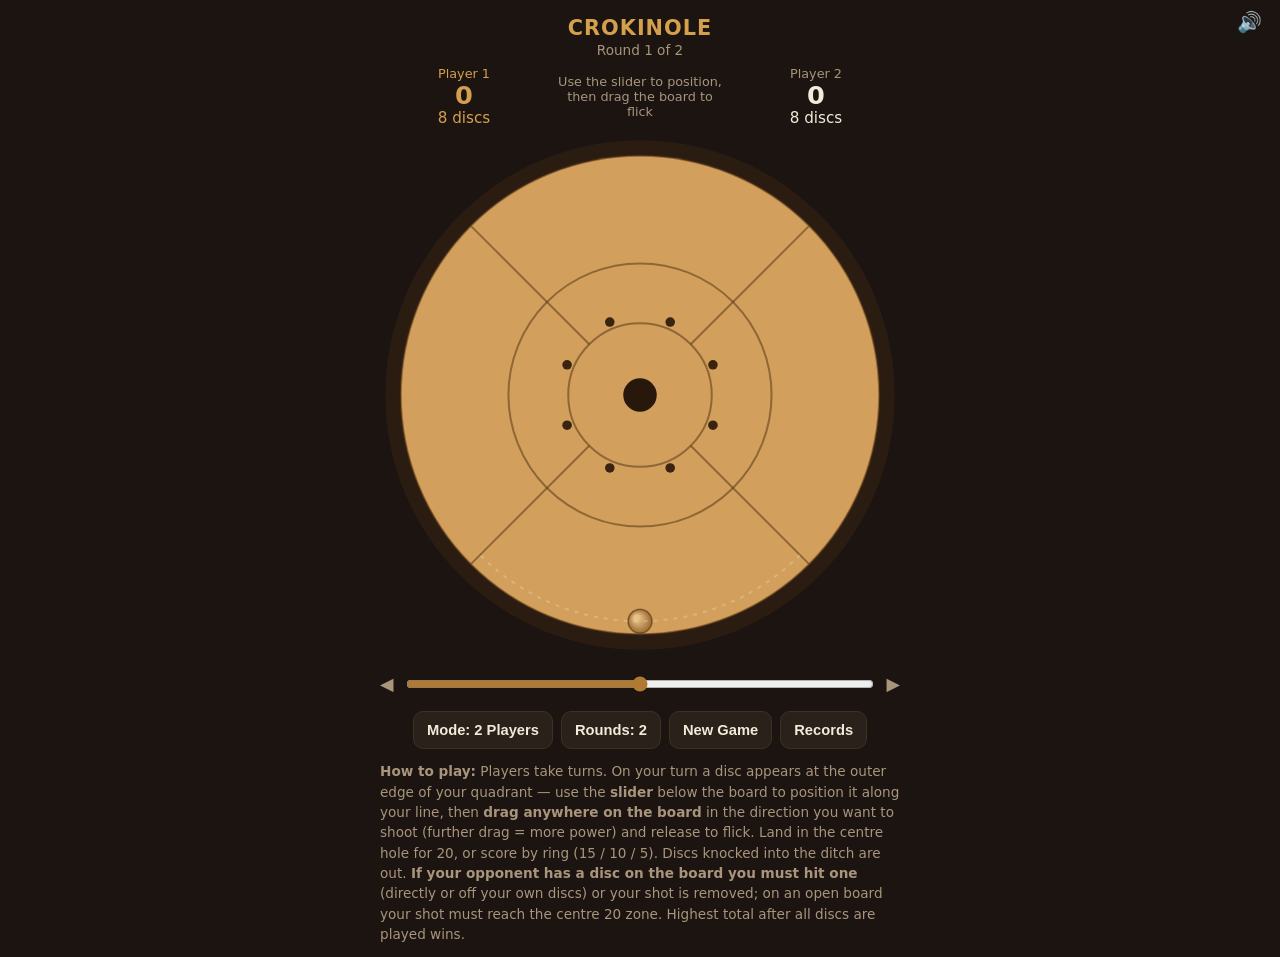
==== game/index.html @ 541110f4 "Add a Play tab that embeds the Crokinole game Copies the playable game into game/ and adds a Play ta" ====
<!DOCTYPE html>
<html lang="en">
<head>
<meta charset="UTF-8">
<meta name="viewport" content="width=device-width, initial-scale=1, viewport-fit=cover">
<meta name="theme-color" content="#1b1410">
<title>Crokinole</title>
<link rel="manifest" href="manifest.webmanifest">
<link rel="icon" href="icon-192.png">
<link rel="apple-touch-icon" href="icon-192.png">
<style>
  * { box-sizing: border-box; -webkit-tap-highlight-color: transparent; }
  body {
    margin: 0;
    background: #1b1410;
    color: #f3ead9;
    font-family: system-ui, -apple-system, "Segoe UI", Roboto, sans-serif;
    display: flex;
    flex-direction: column;
    align-items: center;
    min-height: 100vh;
    padding: 12px;
  }
  h1 { font-size: 1.3rem; margin: 4px 0 2px; color: #d4a04c; letter-spacing: 1px; }
  #roundLabel { color: #a8957c; font-size: 0.85rem; margin-bottom: 8px; min-height: 1em; }
  #soundBtn { position: fixed; top: 6px; right: 10px; z-index: 60; background: none; border: none; font-size: 1.25rem; padding: 4px 8px; cursor: pointer; }
  #status {
    width: 100%;
    max-width: 520px;
    display: flex;
    justify-content: space-between;
    align-items: center;
    gap: 8px;
    margin-bottom: 8px;
    font-size: 0.95rem;
  }
  .pscore { text-align: center; flex: 1; }
  .pscore .nm { font-size: 0.8rem; color: #a8957c; }
  .pscore .sc { font-size: 1.6rem; font-weight: 700; line-height: 1.1; }
  .pscore.turn { color: #d4a04c; }
  .pscore.turn .nm { color: #d4a04c; }
  #mid { font-size: 0.8rem; color: #a8957c; text-align: center; flex: 1; }
  #wrap { position: relative; width: 100%; max-width: 520px; }
  canvas { width: 100%; aspect-ratio: 1 / 1; display: block; border-radius: 50%; touch-action: none; }
  #overlay {
    position: absolute; inset: 0;
    display: none;
    align-items: center; justify-content: center;
    background: rgba(15,10,6,0.72);
    border-radius: 50%;
  }
  #overlay .card {
    background: #2a211a; border: 2px solid #d4a04c; border-radius: 16px;
    padding: 22px 26px; text-align: center;
  }
  #overlay h2 { margin: 0 0 6px; color: #d4a04c; }
  #overlay p { margin: 0 0 16px; color: #a8957c; }
  button {
    background: linear-gradient(180deg,#c8924a,#a06a28); color: #fff;
    border: none; border-radius: 10px; padding: 11px 18px;
    font-size: 1rem; font-weight: 600; cursor: pointer;
  }
  button:active { filter: brightness(1.1); }
  #help { max-width: 520px; color: #a8957c; font-size: 0.85rem; line-height: 1.5; margin-top: 12px; }
  #controls { display: flex; gap: 8px; margin-top: 10px; flex-wrap: wrap; justify-content: center; }
  #newGame, #vsToggle, #diffToggle, #roundsBtn, #recBtn { background: #2a211a; border: 1px solid #3e3024; color: #f3ead9; padding: 10px 13px; font-size: 0.92rem; }
  #diffToggle { display: none; }
  #records-modal {
    position: fixed; inset: 0; z-index: 50; display: none;
    align-items: center; justify-content: center;
    background: rgba(15, 10, 6, 0.82); padding: 20px;
  }
  .rec-card { background: #2a211a; border: 2px solid #d4a04c; border-radius: 16px; padding: 22px 24px; width: min(92vw, 360px); }
  .rec-card h2 { margin: 0 0 14px; color: #d4a04c; text-align: center; }
  .rec-row { display: flex; justify-content: space-between; gap: 12px; padding: 8px 0; border-bottom: 1px solid #3e3024; font-size: 0.95rem; }
  .rec-row span { color: #a8957c; }
  .rec-card button { margin-top: 14px; width: 100%; }
  .rec-reset { background: none; border: 1px solid #c4553d; color: #c4553d; }
  #rec-close { background: #2a211a; border: 1px solid #3e3024; color: #f3ead9; }
  #place { display: none; align-items: center; gap: 10px; width: 100%; max-width: 520px; margin-top: 12px; }
  #place .parrow { color: #a8957c; font-size: 1.1rem; user-select: none; }
  #slider { flex: 1; height: 30px; accent-color: #b07a33; }
</style>
</head>
<body>
  <button id="soundBtn" aria-label="Toggle sound">🔊</button>
  <h1>CROKINOLE</h1>
  <div id="roundLabel"></div>

  <div id="status">
    <div class="pscore" id="p0"><div class="nm">Player 1</div><div class="sc">0</div><div class="dl">8 discs</div></div>
    <div id="mid">Use the slider to position,<br>then drag the board to flick</div>
    <div class="pscore" id="p1"><div class="nm">Player 2</div><div class="sc">0</div><div class="dl">8 discs</div></div>
  </div>

  <div id="wrap">
    <canvas id="board"></canvas>
    <div id="overlay"><div class="card">
      <h2 id="result">—</h2>
      <p id="resultSub"></p>
      <button id="again">Play Again</button>
    </div></div>
  </div>

  <div id="place">
    <span class="parrow">◀</span>
    <input type="range" id="slider" min="0" max="1000" value="500" aria-label="Position disc along your line">
    <span class="parrow">▶</span>
  </div>

  <div id="controls">
    <button id="vsToggle">Mode: 2 Players</button>
    <button id="diffToggle">Difficulty: Medium</button>
    <button id="roundsBtn">Rounds: 2</button>
    <button id="newGame">New Game</button>
    <button id="recBtn">Records</button>
  </div>

  <div id="records-modal">
    <div class="rec-card">
      <h2>Records</h2>
      <div id="rec-body"></div>
      <button id="rec-reset" class="rec-reset">Reset records</button>
      <button id="rec-close">Close</button>
    </div>
  </div>

  <div id="help">
    <strong>How to play:</strong> Players take turns. On your turn a disc appears
    at the outer edge of your quadrant — use the <strong>slider</strong> below the board
    to position it along your line, then <strong>drag anywhere on the board</strong> in
    the direction you want to shoot (further drag = more power) and release to flick. Land in the centre hole for 20, or score by
    ring (15 / 10 / 5). Discs knocked into the ditch are out. <strong>If your opponent
    has a disc on the board you must hit one</strong> (directly or off your own discs)
    or your shot is removed; on an open board your shot must reach the centre 20 zone.
    Highest total after all discs are played wins.
  </div>

<script>
(function () {
  "use strict";
  const canvas = document.getElementById("board");
  const ctx = canvas.getContext("2d");

  // Fixed logical coordinate space; CSS scales the element responsively.
  const W = 520;
  const dpr = Math.min(window.devicePixelRatio || 1, 2);
  canvas.width = W * dpr;
  canvas.height = W * dpr;
  ctx.scale(dpr, dpr);

  // ---- geometry ----
  const cx = W / 2, cy = W / 2;
  const R = W * 0.46;            // outer playing edge (rim); beyond = ditch
  const ditchR = W * 0.49;
  const line15 = R * 0.30;
  const line10 = R * 0.55;
  const holeR = R * 0.07;        // disc centre within this (and slow) = 20
  const discR = R * 0.05;
  const pegR = R * 0.02;
  const pegOrbit = R * 0.33;
  const PEGS = [];
  for (let i = 0; i < 8; i++) {
    const a = (i * 45 + 22.5) * Math.PI / 180;
    PEGS.push({ x: cx + pegOrbit * Math.cos(a), y: cy + pegOrbit * Math.sin(a) });
  }

  // ---- tuning ----
  const DISCS_PER_PLAYER = 8;
  const FRICTION = 0.985;
  const STOP = 0.05;
  const SINK = R * 0.012;        // disc must be nearly settled to drop in
  const DROP_R = R * 0.03;       // and nearly centred over the hole (precision)
  const HOLE_FRICTION = 0.95;    // a little extra drag over the hole (forgiveness)
  const REST_DISC = 0.9;
  const REST_PEG = 0.55;
  const SUBSTEPS = 6;
  const MAX_DRAG = R;
  const MAX_SPEED = R * 0.065;
  const COLORS = ["#e8c189", "#3a2b1d"]; // P1 natural, P2 dark
  const EDGE = ["#9c6a2e", "#1a120b"];
  const START_R = R - discR - 1;     // disc starts against the outer edge
  // each player's shooting quadrant: centre angle + the arc the disc can slide along
  const QUAD = [
    { c: Math.PI / 2, lo: Math.PI * 0.25, hi: Math.PI * 0.75 },     // P1 bottom
    { c: -Math.PI / 2, lo: -Math.PI * 0.75, hi: -Math.PI * 0.25 },  // P2 top
  ];

  // ---- state ----
  let discs = [];          // {x,y,vx,vy,player,flicked}
  let sunk = [0, 0];
  let left = [0, 0];
  let turn = 0;
  let phase = "aim";       // "aim" | "sim" | "over"
  let active = null;       // the disc awaiting a flick
  let aim = null;          // {x,y} current pointer while dragging
  let shot = null;         // per-shot tracking for the must-hit rule
  let lastFoul = null;     // reason string of the most recent foul (or null)
  let msgTimer = null;
  let vsCPU = false;       // is Player 2 the computer?
  let aiLevel = "Medium";
  const AI_ORDER = ["Easy", "Medium", "Hard"];
  const AI_LEVELS = {       // ang/pow = jitter spread (bigger = less accurate)
    Easy: { ang: 0.24, pow: 0.36 },
    Medium: { ang: 0.10, pow: 0.16 },
    Hard: { ang: 0.035, pow: 0.07 },
  };
  const MID_DEFAULT = "Use the slider to position,<br>then drag the board to flick";
  const STATS_KEY = "crok-game-stats-v1";
  let stats = loadStats();
  // multi-round match
  let matchRounds = 2;
  let round = 1;
  let matchScore = [0, 0];
  let firstPlayer = 0;
  const ROUND_OPTS = [1, 2, 4];
  // sound + effects
  let soundOn = localStorage.getItem("crok-game-sound") !== "off";
  let actx = null;
  let lastClack = 0;
  let effects = [];      // transient visuals like the "20!" flash

  function newGame() {
    discs = [];
    sunk = [0, 0];
    left = [DISCS_PER_PLAYER, DISCS_PER_PLAYER];
    matchScore = [0, 0];
    round = 1;
    firstPlayer = 0;
    turn = 0;
    effects = [];
    phase = "aim";
    document.getElementById("overlay").style.display = "none";
    document.getElementById("mid").innerHTML = MID_DEFAULT;
    document.querySelector("#p1 .nm").textContent = vsCPU ? "Computer" : "Player 2";
    spawnActive();
    updateHud();
  }

  // End of a round: fold its scores into the match and start the next, or finish.
  function endRoundOrMatch() {
    if (round < matchRounds) {
      matchScore[0] += scoreOf(0);
      matchScore[1] += scoreOf(1);
      stats.most20s = Math.max(stats.most20s, sunk[0], sunk[1]); saveStats();
      round++;
      firstPlayer = 1 - firstPlayer;
      turn = firstPlayer;
      left = [DISCS_PER_PLAYER, DISCS_PER_PLAYER];
      sunk = [0, 0];
      discs = [];
      spawnActive();
      updateHud();
    } else {
      endGame();
    }
  }

  function spawnActive() {
    if (left[turn] <= 0) { endGame(); return; }
    const a = QUAD[turn].c;
    active = { x: cx + START_R * Math.cos(a), y: cy + START_R * Math.sin(a), vx: 0, vy: 0, player: turn, flicked: false };
    discs.push(active);
    phase = "aim";
    document.getElementById("slider").value = 500;   // disc starts centred in the quadrant
    if (vsCPU && turn === 1) {
      document.getElementById("mid").innerHTML = "Computer is lining up…";
      setTimeout(aiMove, 850);
    } else {
      document.getElementById("mid").innerHTML = MID_DEFAULT;
    }
  }

  // Computer opponent: go for the 20 on an open board, otherwise hit a disc.
  function aiMove() {
    if (!vsCPU || turn !== 1 || phase !== "aim" || !active) return;
    const opp = 1 - turn;
    const oppDiscs = discs.filter((d) => d !== active && d.player === opp);
    let tx, ty, power;
    if (oppDiscs.length === 0) {
      tx = cx; ty = cy;                                  // open board: attack the 20
      power = dist(active.x, active.y, cx, cy) * 0.018 + 0.3;
    } else {
      let best = oppDiscs[0], bestVal = -1;              // prefer the disc nearest centre
      for (const d of oppDiscs) {
        const v = 1 / (dist(d.x, d.y, cx, cy) + 1);
        if (v > bestVal) { bestVal = v; best = d; }
      }
      tx = best.x; ty = best.y;
      power = dist(active.x, active.y, tx, ty) * 0.018 + 2.2;  // hit hard enough to clear it
    }
    const lv = AI_LEVELS[aiLevel];
    let ang = Math.atan2(ty - active.y, tx - active.x);
    ang += (Math.random() - 0.5) * lv.ang;               // aim jitter (scales with difficulty)
    power *= (1 - lv.pow / 2) + Math.random() * lv.pow;  // power jitter (scales with difficulty)
    power = Math.min(power, MAX_SPEED);
    flick(Math.cos(ang) * power, Math.sin(ang) * power);
  }

  // Launch the active disc and start tracking the shot for the must-hit rule.
  function flick(vx, vy) {
    if (!active) return;
    const shooter = active;
    shooter.vx = vx; shooter.vy = vy; shooter.flicked = true;
    const opp = 1 - turn;
    shot = {
      shooter: shooter,
      player: turn,
      oppHad: discs.some((d) => d !== shooter && d.player === opp),
      pre: new Map(),
      oppContacted: false,
      shooterSunk: false,
      ownSunk: 0,
    };
    for (const d of discs) shot.pre.set(d, { x: d.x, y: d.y });
    left[turn]--;
    active = null;
    phase = "sim";
    sFlick();
    buzz(10);
    updateHud();
  }

  function dist(ax, ay, bx, by) { return Math.hypot(ax - bx, ay - by); }
  function speed(d) { return Math.hypot(d.vx, d.vy); }

  function ringValue(d) {
    const r = dist(d.x, d.y, cx, cy);
    if (r <= line15) return 15;
    if (r <= line10) return 10;
    if (r <= R) return 5;
    return 0;
  }

  function scoreOf(p) {
    let s = sunk[p] * 20;
    for (const d of discs) if (d.player === p && d.flicked) s += ringValue(d);
    return s;
  }

  // ---- physics ----
  function step() {
    const sub = SUBSTEPS;
    for (let s = 0; s < sub; s++) {
      for (const d of discs) {
        if (d === active && !d.flicked) continue;
        d.x += d.vx / sub;
        d.y += d.vy / sub;
      }
      // disc-disc
      for (let i = 0; i < discs.length; i++) {
        for (let j = i + 1; j < discs.length; j++) {
          collideDiscs(discs[i], discs[j]);
        }
      }
      // disc-peg
      for (const d of discs) {
        if (d === active && !d.flicked) continue;
        for (const p of PEGS) collidePeg(d, p);
      }
    }
    // friction + settle + removal
    for (const d of discs) {
      if (d === active && !d.flicked) continue;
      d.vx *= FRICTION;
      d.vy *= FRICTION;
      // the hole's lip adds a little extra friction, helping a slow disc settle in
      if (dist(d.x, d.y, cx, cy) < holeR) { d.vx *= HOLE_FRICTION; d.vy *= HOLE_FRICTION; }
      if (speed(d) < STOP) { d.vx = 0; d.vy = 0; }
    }
    // remove sunk 20s and ditched discs
    for (let i = discs.length - 1; i >= 0; i--) {
      const d = discs[i];
      if (d === active && !d.flicked) continue;
      const r = dist(d.x, d.y, cx, cy);
      if (r < DROP_R && speed(d) < SINK) {
        if (shot && d.player === shot.player) {
          // own 20s are deferred until the foul check (a foul voids them)
          if (d === shot.shooter) shot.shooterSunk = true; else shot.ownSunk++;
        } else {
          sunk[d.player]++;                          // opponent disc potted = legal contact
          if (shot) shot.oppContacted = true;
        }
        addEffect(cx, cy, "20!", "#f0c87a"); sSink(); buzz(25);
        discs.splice(i, 1); continue;
      }
      if (r > R + discR * 0.5) {                     // into the ditch (scores nothing)
        if (shot && d !== shot.shooter && d.player !== shot.player) shot.oppContacted = true;
        discs.splice(i, 1); continue;
      }
    }
    // settled?
    let moving = false;
    for (const d of discs) { if (d !== active && speed(d) > 0) { moving = true; break; } }
    if (!moving) afterSettle();
  }

  function collideDiscs(a, b) {
    if ((a === active && !a.flicked) || (b === active && !b.flicked)) return;
    const dx = b.x - a.x, dy = b.y - a.y;
    let d = Math.hypot(dx, dy);
    const min = discR * 2;
    if (d === 0) { d = 0.01; }
    if (d >= min) return;
    const nx = dx / d, ny = dy / d;
    const overlap = min - d;
    a.x -= nx * overlap / 2; a.y -= ny * overlap / 2;
    b.x += nx * overlap / 2; b.y += ny * overlap / 2;
    const rvx = a.vx - b.vx, rvy = a.vy - b.vy;
    const vn = rvx * nx + rvy * ny;
    if (vn <= 0) return;
    const imp = (1 + REST_DISC) * vn / 2;
    a.vx -= imp * nx; a.vy -= imp * ny;
    b.vx += imp * nx; b.vy += imp * ny;
    if (vn > 1.5) sDisc();
  }

  function collidePeg(d, p) {
    const dx = d.x - p.x, dy = d.y - p.y;
    let dd = Math.hypot(dx, dy);
    const min = discR + pegR;
    if (dd >= min) return;
    if (dd === 0) dd = 0.01;
    const nx = dx / dd, ny = dy / dd;
    d.x = p.x + nx * min; d.y = p.y + ny * min;
    const vn = d.vx * nx + d.vy * ny;
    if (vn < 0) {
      d.vx -= (1 + REST_PEG) * vn * nx;
      d.vy -= (1 + REST_PEG) * vn * ny;
      if (vn < -1.5) sPeg();
    }
  }

  // Enforce the must-hit rule once the discs have come to rest.
  function resolveShot() {
    if (!shot) return;
    const s = shot; shot = null;
    lastFoul = null;

    // contact = an opponent disc moved or was removed by the shot
    let oppContacted = s.oppContacted;
    if (!oppContacted) {
      for (const d of discs) {
        if (d.player !== s.player) {
          const p0 = s.pre.get(d);
          if (p0 && Math.hypot(d.x - p0.x, d.y - p0.y) > 0.5) { oppContacted = true; break; }
        }
      }
    }

    let foul = false, reason = "";
    if (s.oppHad) {
      if (!oppContacted) { foul = true; reason = "must hit an opponent disc"; }
    } else if (!s.shooterSunk) {
      // open board: the shot must reach (touch) the 15 circle, or sink the 20
      const onBoard = discs.indexOf(s.shooter) >= 0;
      if (!onBoard) { foul = true; reason = "must reach the 20 zone"; }
      else if (dist(s.shooter.x, s.shooter.y, cx, cy) - discR > line15) {
        foul = true; reason = "must reach the 20 zone";
      }
    }

    if (!foul) {
      if (s.shooterSunk) sunk[s.player]++;           // count deferred own 20s
      sunk[s.player] += s.ownSunk;
    } else {
      const idx = discs.indexOf(s.shooter);
      if (idx >= 0) discs.splice(idx, 1);            // remove the shooter
      for (let i = discs.length - 1; i >= 0; i--) {  // and any own discs it moved
        const d = discs[i];
        if (d.player === s.player) {
          const p0 = s.pre.get(d);
          if (p0 && Math.hypot(d.x - p0.x, d.y - p0.y) > 0.5) discs.splice(i, 1);
        }
      }
      lastFoul = reason;
      flashMessage("Foul — " + reason);
    }
    updateHud();
  }

  function flashMessage(txt) {
    const mid = document.getElementById("mid");
    mid.innerHTML = '<span style="color:#e0856a">' + txt + "</span>";
    clearTimeout(msgTimer);
    msgTimer = setTimeout(function () {
      mid.innerHTML = MID_DEFAULT;
    }, 2800);
  }

  function afterSettle() {
    resolveShot();
    const other = 1 - turn;
    if (left[other] > 0) turn = other;
    else if (left[turn] > 0) { /* same player continues */ }
    else { endRoundOrMatch(); return; }
    spawnActive();
    updateHud();
  }

  function endGame() {
    if (phase === "over") return;
    phase = "over";
    active = null;
    const s0 = totalScore(0), s1 = totalScore(1);
    recordStats(s0, s1);
    if (s0 !== s1) sWin();
    const res = document.getElementById("result");
    const sub = document.getElementById("resultSub");
    const nm = (i) => (i === 1 && vsCPU) ? "Computer" : "Player " + (i + 1);
    if (s0 === s1) res.textContent = "It's a tie!";
    else res.textContent = nm(s0 > s1 ? 0 : 1) + " wins!";
    let line = "Player 1 " + s0 + "  –  " + s1 + "  " + (vsCPU ? "Computer" : "Player 2");
    if (vsCPU && s0 > s1 && stats.streak > 1) line += "  ·  streak " + stats.streak;
    sub.textContent = line;
    document.getElementById("overlay").style.display = "flex";
    updateHud();
  }

  // ---------- records (stored on this device) ----------
  function defaultStats() {
    return {
      cpu: { Easy: { w: 0, l: 0, t: 0 }, Medium: { w: 0, l: 0, t: 0 }, Hard: { w: 0, l: 0, t: 0 } },
      twoP: { w0: 0, w1: 0, t: 0 },
      bestScore: 0, most20s: 0, streak: 0, bestStreak: 0, games: 0,
    };
  }
  function loadStats() {
    try { const r = localStorage.getItem(STATS_KEY); if (r) return Object.assign(defaultStats(), JSON.parse(r)); } catch (e) {}
    return defaultStats();
  }
  function saveStats() { try { localStorage.setItem(STATS_KEY, JSON.stringify(stats)); } catch (e) {} }
  function recordStats(s0, s1) {
    stats.games++;
    stats.bestScore = Math.max(stats.bestScore, s0, s1);
    stats.most20s = Math.max(stats.most20s, sunk[0], sunk[1]);
    const winner = s0 === s1 ? -1 : (s0 > s1 ? 0 : 1);
    if (vsCPU) {
      const c = stats.cpu[aiLevel];
      if (winner === 0) { c.w++; stats.streak++; stats.bestStreak = Math.max(stats.bestStreak, stats.streak); }
      else if (winner === 1) { c.l++; stats.streak = 0; }
      else c.t++;
    } else {
      if (winner === 0) stats.twoP.w0++;
      else if (winner === 1) stats.twoP.w1++;
      else stats.twoP.t++;
    }
    saveStats();
  }
  function renderRecords() {
    const s = stats;
    const row = (label, val) => '<div class="rec-row"><span>' + label + '</span><strong>' + val + '</strong></div>';
    const cpuRow = (lvl) => { const c = s.cpu[lvl]; return row("vs Computer · " + lvl, c.w + "–" + c.l + (c.t ? " (" + c.t + "T)" : "")); };
    let html = cpuRow("Easy") + cpuRow("Medium") + cpuRow("Hard");
    html += row("Win streak vs Computer", s.streak + " (best " + s.bestStreak + ")");
    if (s.twoP.w0 || s.twoP.w1 || s.twoP.t) html += row("2-player · P1–P2", s.twoP.w0 + "–" + s.twoP.w1 + (s.twoP.t ? " (" + s.twoP.t + "T)" : ""));
    html += row("Best game score", s.bestScore);
    html += row("Most 20s in a game", s.most20s);
    html += row("Games played", s.games);
    document.getElementById("rec-body").innerHTML = html;
  }

  // ---- sound + haptics ----
  function tone(freq, dur, type, vol, delay) {
    if (!soundOn) return;
    try {
      if (!actx) actx = new (window.AudioContext || window.webkitAudioContext)();
      if (actx.state === "suspended") actx.resume();
      const t = actx.currentTime + (delay || 0);
      const o = actx.createOscillator(), g = actx.createGain();
      o.type = type || "triangle"; o.frequency.value = freq;
      g.gain.setValueAtTime(vol || 0.04, t);
      g.gain.exponentialRampToValueAtTime(0.0001, t + dur);
      o.connect(g); g.connect(actx.destination);
      o.start(t); o.stop(t + dur + 0.03);
    } catch (e) {}
  }
  const sFlick = () => tone(1150, 0.05, "square", 0.03);
  function sPeg() { const n = performance.now(); if (n - lastClack < 35) return; lastClack = n; tone(620, 0.05, "square", 0.035); }
  function sDisc() { const n = performance.now(); if (n - lastClack < 35) return; lastClack = n; tone(300, 0.05, "triangle", 0.045); }
  function sSink() { tone(880, 0.12, "triangle", 0.05); tone(1320, 0.2, "triangle", 0.05, 0.09); }
  function sWin() { [523, 659, 784, 1047].forEach((f, i) => tone(f, 0.28, "triangle", 0.06, i * 0.12)); }
  function buzz(ms) { if (navigator.vibrate) { try { navigator.vibrate(ms); } catch (e) {} } }
  function addEffect(x, y, text, color) { effects.push({ x: x, y: y, text: text, color: color, t0: performance.now() }); }

  // ---- HUD ----
  function totalScore(p) { return matchScore[p] + scoreOf(p); }
  function updateHud() {
    document.querySelector("#p0 .sc").textContent = totalScore(0);
    document.querySelector("#p1 .sc").textContent = totalScore(1);
    document.querySelector("#p0 .dl").textContent = left[0] + " discs";
    document.querySelector("#p1 .dl").textContent = left[1] + " discs";
    document.getElementById("p0").classList.toggle("turn", phase !== "over" && turn === 0);
    document.getElementById("p1").classList.toggle("turn", phase !== "over" && turn === 1);
    document.getElementById("roundLabel").textContent =
      matchRounds > 1 ? "Round " + Math.min(round, matchRounds) + " of " + matchRounds : "";
    const human = phase === "aim" && active && !(vsCPU && turn === 1);
    document.getElementById("place").style.display = human ? "flex" : "none";
  }

  // ---- rendering ----
  function draw() {
    ctx.clearRect(0, 0, W, W);
    // ditch
    ctx.fillStyle = "#2a1c10";
    ctx.beginPath(); ctx.arc(cx, cy, ditchR, 0, 7); ctx.fill();
    // board
    ctx.fillStyle = "#d2a05c";
    ctx.beginPath(); ctx.arc(cx, cy, R, 0, 7); ctx.fill();
    // rings
    ctx.strokeStyle = "rgba(90,55,25,0.55)"; ctx.lineWidth = 2;
    for (const rr of [R, line10, line15]) { ctx.beginPath(); ctx.arc(cx, cy, rr, 0, 7); ctx.stroke(); }
    // quadrant dividing lines: from the 15 circle out to the rim, at the diagonals
    ctx.beginPath();
    for (const a of [Math.PI * 0.25, Math.PI * 0.75, Math.PI * 1.25, Math.PI * 1.75]) {
      ctx.moveTo(cx + line15 * Math.cos(a), cy + line15 * Math.sin(a));
      ctx.lineTo(cx + R * Math.cos(a), cy + R * Math.sin(a));
    }
    ctx.stroke();
    // centre hole
    ctx.fillStyle = "#28180c";
    ctx.beginPath(); ctx.arc(cx, cy, holeR, 0, 7); ctx.fill();
    // pegs
    ctx.fillStyle = "#3a2410";
    for (const p of PEGS) { ctx.beginPath(); ctx.arc(p.x, p.y, pegR, 0, 7); ctx.fill(); }
    // discs
    for (const d of discs) {
      // motion trail for fast discs (faint ghosts behind the velocity)
      const sp = Math.hypot(d.vx, d.vy);
      if (sp > 2.5) {
        for (let k = 1; k <= 2; k++) {
          ctx.globalAlpha = 0.13 / k;
          ctx.fillStyle = COLORS[d.player];
          ctx.beginPath(); ctx.arc(d.x - d.vx * k * 0.6, d.y - d.vy * k * 0.6, discR, 0, 7); ctx.fill();
        }
        ctx.globalAlpha = 1;
      }
      const grad = ctx.createRadialGradient(d.x - discR * 0.3, d.y - discR * 0.3, discR * 0.2, d.x, d.y, discR);
      grad.addColorStop(0, COLORS[d.player]);
      grad.addColorStop(1, EDGE[d.player]);
      ctx.fillStyle = grad;
      ctx.beginPath(); ctx.arc(d.x, d.y, discR, 0, 7); ctx.fill();
      ctx.strokeStyle = "rgba(0,0,0,0.35)"; ctx.lineWidth = 1.5;
      ctx.beginPath(); ctx.arc(d.x, d.y, discR, 0, 7); ctx.stroke();
    }
    // transient effects (e.g. the "20!" flash) — float up and fade
    const now = performance.now();
    for (let i = effects.length - 1; i >= 0; i--) {
      const e = effects[i], age = (now - e.t0) / 800;
      if (age >= 1) { effects.splice(i, 1); continue; }
      ctx.globalAlpha = 1 - age;
      ctx.fillStyle = e.color;
      ctx.font = "bold " + (discR * (1.6 + age)) + "px system-ui, sans-serif";
      ctx.textAlign = "center"; ctx.textBaseline = "middle";
      ctx.fillText(e.text, e.x, e.y - age * 34);
      ctx.globalAlpha = 1;
    }
    // placement arc: the range the slider can position the disc along
    if (phase === "aim" && active && !(vsCPU && turn === 1)) {
      const q = QUAD[turn];
      ctx.strokeStyle = "rgba(255,255,255,0.2)";
      ctx.lineWidth = 2;
      ctx.setLineDash([4, 6]);
      ctx.beginPath(); ctx.arc(cx, cy, START_R, q.lo, q.hi); ctx.stroke();
      ctx.setLineDash([]);
    }
    // aim guide
    if (phase === "aim" && aim && active) {
      const dx = aim.x - active.x, dy = aim.y - active.y;
      const len = Math.min(Math.hypot(dx, dy), MAX_DRAG);
      const ang = Math.atan2(dy, dx);
      const ex = active.x + Math.cos(ang) * len;
      const ey = active.y + Math.sin(ang) * len;
      ctx.strokeStyle = "rgba(255,255,255,0.5)";
      ctx.lineWidth = 3;
      ctx.setLineDash([6, 6]);
      ctx.beginPath(); ctx.moveTo(active.x, active.y); ctx.lineTo(ex, ey); ctx.stroke();
      ctx.setLineDash([]);
      // power ring on the active disc
      const pow = len / MAX_DRAG;
      ctx.strokeStyle = pow > 0.85 ? "#c4553d" : "#d4a04c";
      ctx.lineWidth = 3;
      ctx.beginPath(); ctx.arc(active.x, active.y, discR + 4, -Math.PI / 2, -Math.PI / 2 + pow * 2 * Math.PI); ctx.stroke();
    }
  }

  function loop() {
    if (phase === "sim") step();
    draw();
    requestAnimationFrame(loop);
  }

  // ---- input ----
  function pointFromEvent(e) {
    const rect = canvas.getBoundingClientRect();
    return {
      x: (e.clientX - rect.left) / rect.width * W,
      y: (e.clientY - rect.top) / rect.height * W,
    };
  }
  // Dragging on the board always aims & flicks; the slider handles positioning.
  canvas.addEventListener("pointerdown", (e) => {
    if (phase !== "aim" || !active) return;
    if (vsCPU && turn === 1) return;          // computer's turn — no human input
    canvas.setPointerCapture(e.pointerId);
    aim = pointFromEvent(e);
  });
  canvas.addEventListener("pointermove", (e) => {
    if (phase !== "aim" || !aim) return;
    aim = pointFromEvent(e);
  });
  canvas.addEventListener("pointerup", (e) => {
    if (phase !== "aim" || !aim || !active) return;
    const p = pointFromEvent(e);
    const dx = p.x - active.x, dy = p.y - active.y;
    const len = Math.hypot(dx, dy);
    aim = null;
    if (len < discR) return; // ignore tiny taps so the disc isn't nudged by accident
    const pow = Math.min(len, MAX_DRAG) / MAX_DRAG * MAX_SPEED;
    const ang = Math.atan2(dy, dx);
    flick(Math.cos(ang) * pow, Math.sin(ang) * pow);
  });

  // Slider slides the active disc along its quadrant arc (slider right = screen right).
  document.getElementById("slider").addEventListener("input", function () {
    if (phase !== "aim" || !active || (vsCPU && turn === 1)) return;
    const q = QUAD[turn];
    const right = Math.cos(q.lo) > Math.cos(q.hi) ? q.lo : q.hi;
    const left = Math.cos(q.lo) > Math.cos(q.hi) ? q.hi : q.lo;
    const a = left + (this.value / 1000) * (right - left);
    active.x = cx + START_R * Math.cos(a);
    active.y = cy + START_R * Math.sin(a);
  });

  document.getElementById("newGame").addEventListener("click", newGame);
  document.getElementById("again").addEventListener("click", newGame);
  document.getElementById("vsToggle").addEventListener("click", function () {
    vsCPU = !vsCPU;
    this.textContent = "Mode: " + (vsCPU ? "vs Computer" : "2 Players");
    document.getElementById("diffToggle").style.display = vsCPU ? "inline-block" : "none";
    newGame();
  });
  document.getElementById("diffToggle").addEventListener("click", function () {
    aiLevel = AI_ORDER[(AI_ORDER.indexOf(aiLevel) + 1) % AI_ORDER.length];
    this.textContent = "Difficulty: " + aiLevel;
  });
  document.getElementById("roundsBtn").addEventListener("click", function () {
    matchRounds = ROUND_OPTS[(ROUND_OPTS.indexOf(matchRounds) + 1) % ROUND_OPTS.length];
    this.textContent = "Rounds: " + matchRounds;
    newGame();
  });
  const soundBtn = document.getElementById("soundBtn");
  soundBtn.textContent = soundOn ? "🔊" : "🔇";
  soundBtn.addEventListener("click", function () {
    soundOn = !soundOn;
    localStorage.setItem("crok-game-sound", soundOn ? "on" : "off");
    this.textContent = soundOn ? "🔊" : "🔇";
    if (soundOn) sSink();   // little confirmation blip
  });
  document.getElementById("recBtn").addEventListener("click", function () {
    renderRecords();
    document.getElementById("records-modal").style.display = "flex";
  });
  document.getElementById("rec-close").addEventListener("click", function () {
    document.getElementById("records-modal").style.display = "none";
  });
  document.getElementById("rec-reset").addEventListener("click", function () {
    if (confirm("Reset all records?")) { stats = defaultStats(); saveStats(); renderRecords(); }
  });

  // test hook (harmless; used for automated render/physics checks)
  window.crok = {
    launch(vx, vy) {
      if (phase !== "aim" || !active) return;
      flick(vx, vy);
    },
    state() { return { phase, turn, left: left.slice(), sunk: sunk.slice(), discs: discs.length, s0: totalScore(0), s1: totalScore(1), round, rounds: matchRounds, match: matchScore.slice(), foul: lastFoul }; },
    tick(n) { for (let i = 0; i < n && phase === "sim"; i++) step(); }, // deterministic stepping for tests
    redraw() { draw(); },
    setMode(b) { vsCPU = b; },
    setLevel(l) { aiLevel = l; },
    cpu() { aiMove(); },
  };

  newGame();
  loop();

  if ("serviceWorker" in navigator) navigator.serviceWorker.register("sw.js");
})();
</script>
</body>
</html>
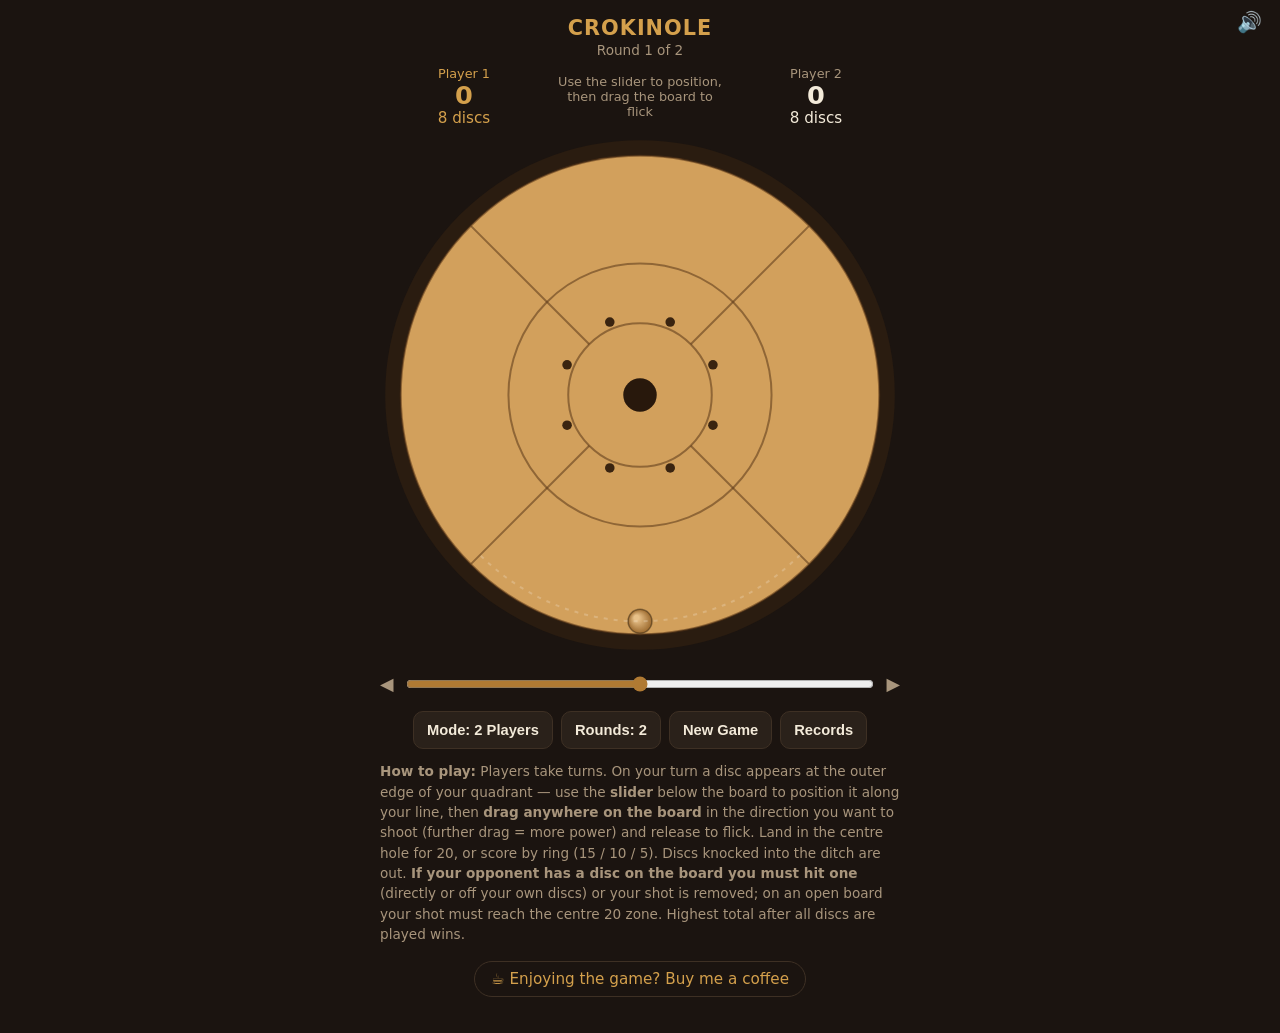
==== commit a0031e86: "Add Buy-me-a-coffee link; sync embedded game (v17) A small tip-jar link to ko-fi.com/crokinole in th" ====
--- a/game/index.html
+++ b/game/index.html
@@ -62,6 +62,8 @@
   }
   button:active { filter: brightness(1.1); }
   #help { max-width: 520px; color: #a8957c; font-size: 0.85rem; line-height: 1.5; margin-top: 12px; }
+  #coffee { text-align: center; margin: 16px 0 24px; }
+  #coffee a { color: #d4a04c; text-decoration: none; font-size: 0.95rem; border: 1px solid #3e3024; border-radius: 999px; padding: 8px 16px; display: inline-block; }
   #controls { display: flex; gap: 8px; margin-top: 10px; flex-wrap: wrap; justify-content: center; }
   #newGame, #vsToggle, #diffToggle, #roundsBtn, #recBtn { background: #2a211a; border: 1px solid #3e3024; color: #f3ead9; padding: 10px 13px; font-size: 0.92rem; }
   #diffToggle { display: none; }
@@ -136,6 +138,8 @@
     Highest total after all discs are played wins.
   </div>
 
+  <p id="coffee"><a href="https://ko-fi.com/crokinole" target="_blank" rel="noopener">☕ Enjoying the game? Buy me a coffee</a></p>
+
 <script>
 (function () {
   "use strict";
@@ -167,12 +171,12 @@
 
   // ---- tuning ----
   const DISCS_PER_PLAYER = 8;
-  const FRICTION = 0.985;
+  const FRICTION = 0.987;        // lacquered + waxed board: low surface drag, discs glide
   const STOP = 0.05;
   const SINK = R * 0.012;        // disc must be nearly settled to drop in
   const DROP_R = R * 0.03;       // and nearly centred over the hole (precision)
   const HOLE_FRICTION = 0.95;    // a little extra drag over the hole (forgiveness)
-  const REST_DISC = 0.9;
+  const REST_DISC = 0.5;         // wood-on-wood: a solid thunk with follow-through, not a bounce
   const REST_PEG = 0.55;
   const SUBSTEPS = 6;
   const MAX_DRAG = R;
@@ -199,6 +203,7 @@
   let msgTimer = null;
   let vsCPU = false;       // is Player 2 the computer?
   let aiLevel = "Medium";
+  let aiAim = null;        // {tx,ty,open} held between the CPU positioning and its shot
   const AI_ORDER = ["Easy", "Medium", "Hard"];
   const AI_LEVELS = {       // ang/pow = jitter spread (bigger = less accurate)
     Easy: { ang: 0.24, pow: 0.36 },
@@ -271,15 +276,30 @@
     }
   }
 
-  // Computer opponent: go for the 20 on an open board, otherwise hit a disc.
+  // How blocked the straight line from (x0,y0) to (x1,y1) is by pegs.
+  function pathBlocked(x0, y0, x1, y1) {
+    const dx = x1 - x0, dy = y1 - y0, L = dx * dx + dy * dy || 1;
+    let n = 0;
+    for (const p of PEGS) {
+      let t = ((p.x - x0) * dx + (p.y - y0) * dy) / L;
+      t = Math.max(0, Math.min(1, t));
+      const qx = x0 + dx * t, qy = y0 + dy * t;
+      if (Math.hypot(p.x - qx, p.y - qy) < discR + pegR + 1) n++;
+    }
+    return n;
+  }
+
+  // Computer turn, step 1: choose a target and slide the disc along its quadrant
+  // arc to the position with the clearest lane, then take the shot after a beat.
   function aiMove() {
     if (!vsCPU || turn !== 1 || phase !== "aim" || !active) return;
     const opp = 1 - turn;
     const oppDiscs = discs.filter((d) => d !== active && d.player === opp);
-    let tx, ty, power;
-    if (oppDiscs.length === 0) {
+    const q = QUAD[turn];
+    let tx, ty;
+    const open = oppDiscs.length === 0;
+    if (open) {
       tx = cx; ty = cy;                                  // open board: attack the 20
-      power = dist(active.x, active.y, cx, cy) * 0.018 + 0.3;
     } else {
       let best = oppDiscs[0], bestVal = -1;              // prefer the disc nearest centre
       for (const d of oppDiscs) {
@@ -287,8 +307,28 @@
         if (v > bestVal) { bestVal = v; best = d; }
       }
       tx = best.x; ty = best.y;
-      power = dist(active.x, active.y, tx, ty) * 0.018 + 2.2;  // hit hard enough to clear it
-    }
+    }
+    // sample arc positions; favour a clear lane and a more direct line
+    let bestPos = { x: active.x, y: active.y }, bestScore = -Infinity;
+    const N = 9;
+    for (let i = 0; i < N; i++) {
+      const a = q.lo + (q.hi - q.lo) * (i / (N - 1));
+      const px = cx + START_R * Math.cos(a), py = cy + START_R * Math.sin(a);
+      const score = -pathBlocked(px, py, tx, ty) * 100 - dist(px, py, tx, ty) * 0.05;
+      if (score > bestScore) { bestScore = score; bestPos = { x: px, y: py }; }
+    }
+    active.x = bestPos.x; active.y = bestPos.y;          // visible reposition
+    aiAim = { tx: tx, ty: ty, open: open };
+    setTimeout(aiShoot, 520);
+  }
+
+  // Computer turn, step 2: aim from the chosen position and flick.
+  function aiShoot() {
+    if (!vsCPU || turn !== 1 || phase !== "aim" || !active || !aiAim) return;
+    const { tx, ty, open } = aiAim;
+    let power = open
+      ? dist(active.x, active.y, cx, cy) * 0.018 + 0.3
+      : dist(active.x, active.y, tx, ty) * 0.018 + 2.2;
     const lv = AI_LEVELS[aiLevel];
     let ang = Math.atan2(ty - active.y, tx - active.x);
     ang += (Math.random() - 0.5) * lv.ang;               // aim jitter (scales with difficulty)
@@ -774,12 +814,13 @@
       if (phase !== "aim" || !active) return;
       flick(vx, vy);
     },
-    state() { return { phase, turn, left: left.slice(), sunk: sunk.slice(), discs: discs.length, s0: totalScore(0), s1: totalScore(1), round, rounds: matchRounds, match: matchScore.slice(), foul: lastFoul }; },
+    state() { return { phase, turn, left: left.slice(), sunk: sunk.slice(), discs: discs.length, s0: totalScore(0), s1: totalScore(1), round, rounds: matchRounds, match: matchScore.slice(), foul: lastFoul, ax: active ? Math.round(active.x) : null, ay: active ? Math.round(active.y) : null }; },
     tick(n) { for (let i = 0; i < n && phase === "sim"; i++) step(); }, // deterministic stepping for tests
     redraw() { draw(); },
     setMode(b) { vsCPU = b; },
     setLevel(l) { aiLevel = l; },
-    cpu() { aiMove(); },
+    cpu() { aiMove(); aiShoot(); },   // run both CPU steps synchronously for tests
+    cpuPlace() { aiMove(); },          // just the positioning step
   };
 
   newGame();
